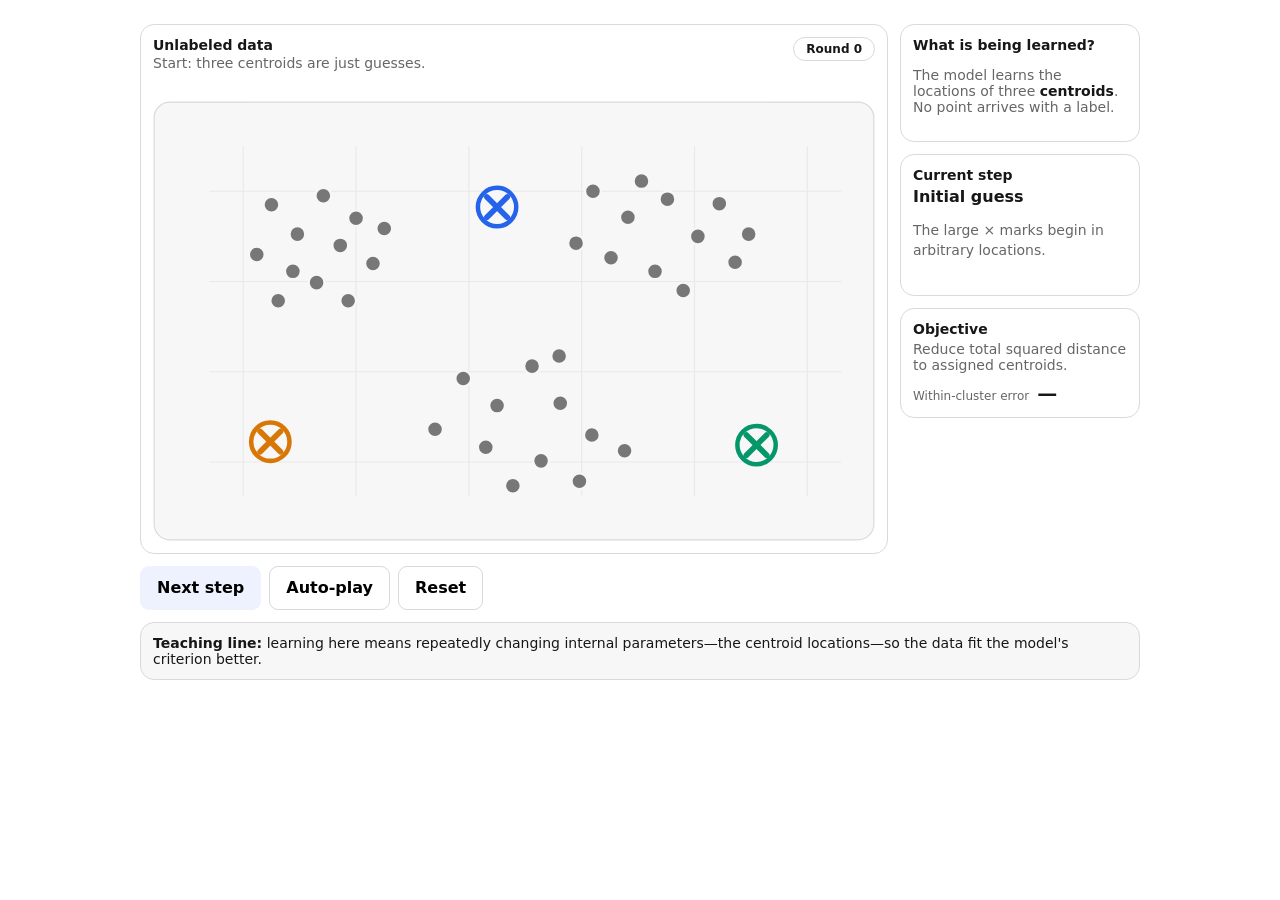
==== k-means-simulator/index.html @ 2956d308 "Add K-means simulator" ====
<!doctype html>
<html lang="en">
<head>
<meta charset="utf-8">
<meta name="viewport" content="width=device-width, initial-scale=1">
<title>K-means: Watch the Model Learn</title>
<style>
:root{--bg:#fff;--panel:#f7f7f8;--card:#fff;--text:#171717;--muted:#666;--border:#d9d9de;--accent:#4f46e5;--accent-bg:#eef2ff;--c1:#d97706;--c2:#2563eb;--c3:#059669}*{box-sizing:border-box}body{margin:0;padding:24px;font-family:system-ui,-apple-system,BlinkMacSystemFont,"Segoe UI",sans-serif;background:var(--bg);color:var(--text)}.app{max-width:1000px;margin:auto}.layout{display:grid;grid-template-columns:minmax(0,1fr) 240px;gap:12px}.card{border:1px solid var(--border);border-radius:14px;background:var(--card);padding:12px}.plot-header{display:grid;grid-template-columns:minmax(0,1fr) auto;gap:12px;align-items:start;margin-bottom:8px}.phase{height:40px;overflow:hidden;color:var(--muted);font-size:14px;line-height:20px}.round{white-space:nowrap;border:1px solid var(--border);border-radius:999px;padding:4px 12px;font-size:12px;font-weight:600}.small{font-size:14px}.muted{color:var(--muted)}.strong{font-weight:700}aside{display:flex;flex-direction:column;gap:12px}.step-card{min-height:142px}svg{display:block;width:100%;height:auto}.buttons{display:flex;gap:8px;flex-wrap:wrap;margin-top:12px}button{min-height:44px;padding:8px 16px;border-radius:9px;border:1px solid var(--border);background:var(--card);font:inherit;font-weight:650;cursor:pointer}button.primary{background:var(--accent-bg);border-color:transparent}button:focus{outline:2px solid var(--accent);outline-offset:2px}.teaching{margin-top:12px;background:var(--panel)}.point{transition:fill .35s ease,stroke .35s ease,opacity .35s ease}.centroid{transition:transform .7s ease;transform-box:fill-box;transform-origin:center}.link{transition:opacity .3s ease}.error-row{margin-top:8px;display:flex;align-items:baseline;gap:8px}.error{font-size:20px;font-variant-numeric:tabular-nums}@media(max-width:760px){.layout{grid-template-columns:1fr}}@media(prefers-reduced-motion:reduce){.point,.centroid,.link{transition:none}}
</style>
</head>
<body>
<div id="km-demo" class="app">
  <div class="layout">
    <section class="card">
      <div class="plot-header">
        <div style="min-width:0">
          <div class="small strong">Unlabeled data</div>
          <div id="phaseLabel" class="phase" aria-live="polite">Start: three centroids are just guesses.</div>
        </div>
        <div id="roundBadge" class="round">Round 0</div>
      </div>
      <svg id="plot" viewBox="0 0 640 390" role="img" aria-label="K-means clustering simulation with points and three moving centroids">
        <rect x="1" y="1" width="638" height="388" rx="14" fill="#f7f7f8" stroke="#d9d9de"/>
        <g opacity=".45" stroke="#d9d9de" stroke-width="1">
          <line x1="80" y1="40" x2="80" y2="350"/><line x1="180" y1="40" x2="180" y2="350"/><line x1="280" y1="40" x2="280" y2="350"/><line x1="380" y1="40" x2="380" y2="350"/><line x1="480" y1="40" x2="480" y2="350"/><line x1="580" y1="40" x2="580" y2="350"/>
          <line x1="50" y1="80" x2="610" y2="80"/><line x1="50" y1="160" x2="610" y2="160"/><line x1="50" y1="240" x2="610" y2="240"/><line x1="50" y1="320" x2="610" y2="320"/>
        </g>
        <g id="links"></g><g id="points"></g><g id="centroids"></g>
      </svg>
    </section>
    <aside>
      <section class="card"><div class="small strong">What is being learned?</div><p class="small muted">The model learns the locations of three <strong style="color:var(--text)">centroids</strong>. No point arrives with a label.</p></section>
      <section class="card step-card"><div class="small strong">Current step</div><div id="stepTitle" style="margin-top:4px;font-size:16px;font-weight:700">Initial guess</div><p id="stepText" class="small muted" style="line-height:20px">The large × marks begin in arbitrary locations.</p></section>
      <section class="card"><div class="small strong">Objective</div><div class="small muted" style="margin-top:4px">Reduce total squared distance to assigned centroids.</div><div class="error-row"><span class="muted" style="font-size:12px">Within-cluster error</span><strong id="errorValue" class="error">—</strong></div></section>
    </aside>
  </div>
  <div class="buttons"><button id="stepBtn" class="primary" type="button">Next step</button><button id="autoBtn" type="button">Auto-play</button><button id="resetBtn" type="button">Reset</button></div>
  <div class="card teaching small"><strong>Teaching line:</strong> learning here means repeatedly changing internal parameters—the centroid locations—so the data fit the model's criterion better.</div>
</div>
<script>
(() => {
const root=document.getElementById('km-demo'),svgNS='http://www.w3.org/2000/svg',pointsG=root.querySelector('#points'),centroidsG=root.querySelector('#centroids'),linksG=root.querySelector('#links'),phaseLabel=root.querySelector('#phaseLabel'),roundBadge=root.querySelector('#roundBadge'),stepTitle=root.querySelector('#stepTitle'),stepText=root.querySelector('#stepText'),errorValue=root.querySelector('#errorValue'),stepBtn=root.querySelector('#stepBtn'),autoBtn=root.querySelector('#autoBtn'),resetBtn=root.querySelector('#resetBtn');
const series=['#d97706','#2563eb','#059669'],neutral='#777';
const pts=[[105,92],[128,118],[151,84],[166,128],[124,151],[180,104],[92,136],[145,161],[195,144],[111,177],[173,177],[205,113],[390,80],[421,103],[456,87],[483,120],[406,139],[445,151],[502,91],[516,143],[375,126],[470,168],[528,118],[433,71],[275,246],[305,270],[336,235],[361,268],[295,307],[344,319],[389,296],[250,291],[319,341],[378,337],[418,310],[360,226]].map((p,i)=>({x:p[0],y:p[1],cluster:null,el:null,i}));
const starts=[[104,302],[305,94],[535,305]];let centroids=[],phase=0,round=0,timer=null;
function make(tag,attrs={}){const el=document.createElementNS(svgNS,tag);Object.entries(attrs).forEach(([k,v])=>el.setAttribute(k,v));return el}
function drawPoints(){pointsG.innerHTML='';pts.forEach(p=>{const c=make('circle',{cx:p.x,cy:p.y,r:7,fill:neutral,stroke:'#f7f7f8','stroke-width':2,class:'point'});pointsG.appendChild(c);p.el=c})}
function drawCentroids(){centroidsG.innerHTML='';centroids.forEach((c,idx)=>{const g=make('g',{class:'centroid',transform:`translate(${c.x} ${c.y})`}),halo=make('circle',{cx:0,cy:0,r:17,fill:'#f7f7f8',stroke:series[idx],'stroke-width':4}),l1=make('line',{x1:-9,y1:-9,x2:9,y2:9,stroke:series[idx],'stroke-width':5,'stroke-linecap':'round'}),l2=make('line',{x1:-9,y1:9,x2:9,y2:-9,stroke:series[idx],'stroke-width':5,'stroke-linecap':'round'});g.append(halo,l1,l2);centroidsG.appendChild(g);c.el=g})}
function assign(){pts.forEach(p=>{let best=0,bestD=Infinity;centroids.forEach((c,i)=>{const d=(p.x-c.x)**2+(p.y-c.y)**2;if(d<bestD){bestD=d;best=i}});p.cluster=best;p.el.setAttribute('fill',series[best])});drawLinks();errorValue.textContent=Math.round(calcError()).toLocaleString()}
function moveCentroids(){centroids.forEach((c,i)=>{const members=pts.filter(p=>p.cluster===i);if(!members.length)return;c.x=members.reduce((s,p)=>s+p.x,0)/members.length;c.y=members.reduce((s,p)=>s+p.y,0)/members.length;c.el.setAttribute('transform',`translate(${c.x} ${c.y})`)});drawLinks();errorValue.textContent=Math.round(calcError()).toLocaleString()}
function drawLinks(){linksG.innerHTML='';if(phase===0)return;pts.forEach(p=>{const c=centroids[p.cluster],line=make('line',{x1:p.x,y1:p.y,x2:c.x,y2:c.y,stroke:series[p.cluster],'stroke-width':1.5,opacity:.22,class:'link'});linksG.appendChild(line)})}
function calcError(){return pts.reduce((sum,p)=>{if(p.cluster===null)return sum;const c=centroids[p.cluster];return sum+(p.x-c.x)**2+(p.y-c.y)**2},0)}
function updateNarrative(kind){roundBadge.textContent=`Round ${round}`;if(kind==='reset'){phaseLabel.textContent='Start: three centroids are just guesses.';stepTitle.textContent='Initial guess';stepText.textContent='The large × marks begin in arbitrary locations.'}else if(kind==='assign'){phaseLabel.textContent='Assign: each point joins its nearest centroid.';stepTitle.textContent='1. Assign points';stepText.textContent='Every point gets a temporary cluster based only on distance.'}else{phaseLabel.textContent='Update: each centroid moves to the average of its assigned points.';stepTitle.textContent='2. Move centroids';stepText.textContent='The × moves to the mean position of the points currently assigned to it.'}}
function nextStep(){if(phase===0||phase===2){if(phase===2)round++;phase=1;assign();updateNarrative('assign')}else{phase=2;moveCentroids();updateNarrative('move')}}
function stopAuto(){if(timer){clearInterval(timer);timer=null}autoBtn.textContent='Auto-play'}
function toggleAuto(){if(timer){stopAuto();return}autoBtn.textContent='Pause';timer=setInterval(()=>{nextStep();if(round>=5&&phase===2)stopAuto()},1100)}
function reset(){stopAuto();round=0;phase=0;centroids=starts.map((p,i)=>({x:p[0],y:p[1],i,el:null}));pts.forEach(p=>p.cluster=null);drawPoints();drawCentroids();linksG.innerHTML='';errorValue.textContent='—';updateNarrative('reset')}
stepBtn.addEventListener('click',nextStep);autoBtn.addEventListener('click',toggleAuto);resetBtn.addEventListener('click',reset);reset();
})();
</script>
</body>
</html>
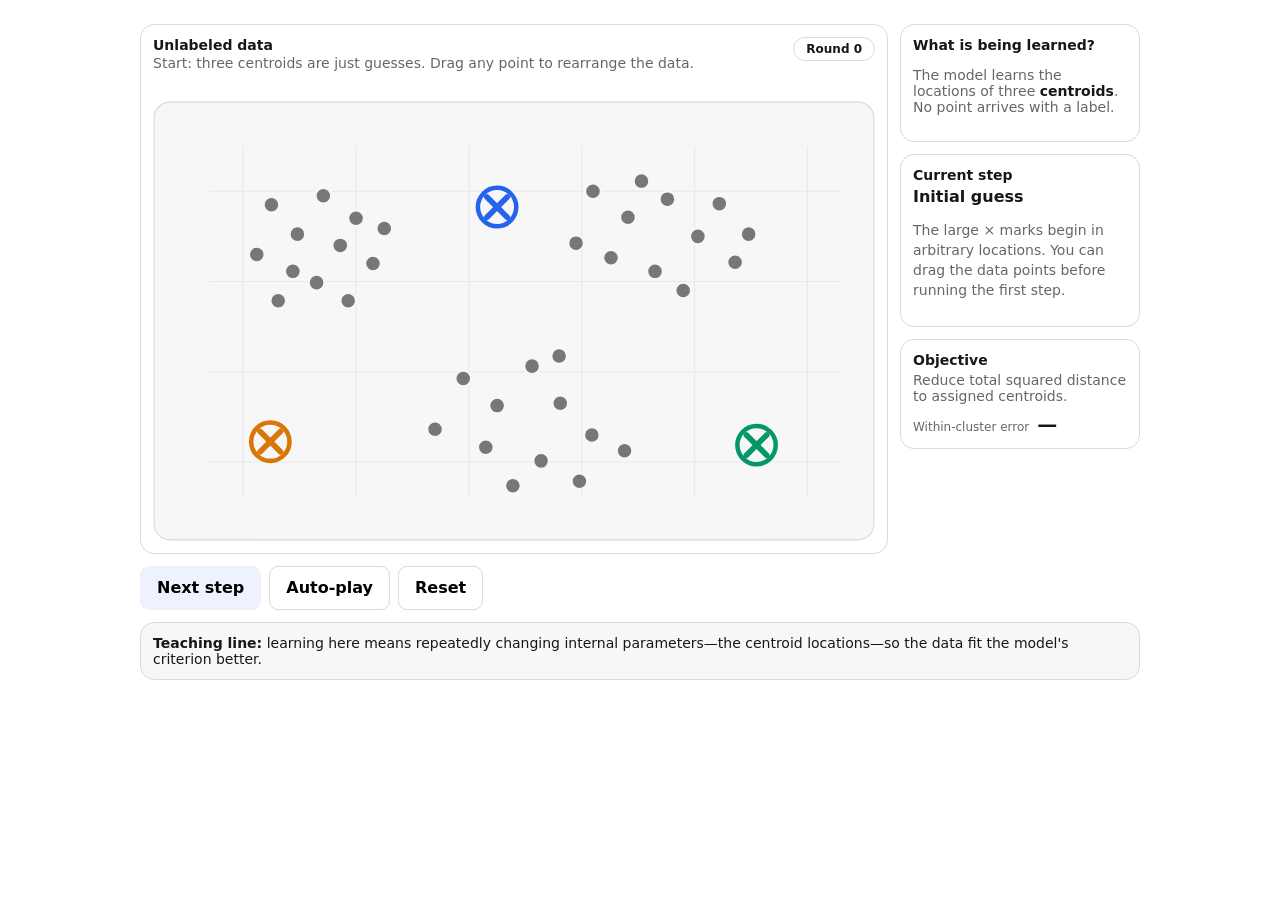
==== commit 614e689e: "Allow dragging data points before k-means starts Points can be repositioned before the first "Next s" ====
--- a/k-means-simulator/index.html
+++ b/k-means-simulator/index.html
@@ -5,7 +5,7 @@
 <meta name="viewport" content="width=device-width, initial-scale=1">
 <title>K-means: Watch the Model Learn</title>
 <style>
-:root{--bg:#fff;--panel:#f7f7f8;--card:#fff;--text:#171717;--muted:#666;--border:#d9d9de;--accent:#4f46e5;--accent-bg:#eef2ff;--c1:#d97706;--c2:#2563eb;--c3:#059669}*{box-sizing:border-box}body{margin:0;padding:24px;font-family:system-ui,-apple-system,BlinkMacSystemFont,"Segoe UI",sans-serif;background:var(--bg);color:var(--text)}.app{max-width:1000px;margin:auto}.layout{display:grid;grid-template-columns:minmax(0,1fr) 240px;gap:12px}.card{border:1px solid var(--border);border-radius:14px;background:var(--card);padding:12px}.plot-header{display:grid;grid-template-columns:minmax(0,1fr) auto;gap:12px;align-items:start;margin-bottom:8px}.phase{height:40px;overflow:hidden;color:var(--muted);font-size:14px;line-height:20px}.round{white-space:nowrap;border:1px solid var(--border);border-radius:999px;padding:4px 12px;font-size:12px;font-weight:600}.small{font-size:14px}.muted{color:var(--muted)}.strong{font-weight:700}aside{display:flex;flex-direction:column;gap:12px}.step-card{min-height:142px}svg{display:block;width:100%;height:auto}.buttons{display:flex;gap:8px;flex-wrap:wrap;margin-top:12px}button{min-height:44px;padding:8px 16px;border-radius:9px;border:1px solid var(--border);background:var(--card);font:inherit;font-weight:650;cursor:pointer}button.primary{background:var(--accent-bg);border-color:transparent}button:focus{outline:2px solid var(--accent);outline-offset:2px}.teaching{margin-top:12px;background:var(--panel)}.point{transition:fill .35s ease,stroke .35s ease,opacity .35s ease}.centroid{transition:transform .7s ease;transform-box:fill-box;transform-origin:center}.link{transition:opacity .3s ease}.error-row{margin-top:8px;display:flex;align-items:baseline;gap:8px}.error{font-size:20px;font-variant-numeric:tabular-nums}@media(max-width:760px){.layout{grid-template-columns:1fr}}@media(prefers-reduced-motion:reduce){.point,.centroid,.link{transition:none}}
+:root{--bg:#fff;--panel:#f7f7f8;--card:#fff;--text:#171717;--muted:#666;--border:#d9d9de;--accent:#4f46e5;--accent-bg:#eef2ff;--c1:#d97706;--c2:#2563eb;--c3:#059669}*{box-sizing:border-box}body{margin:0;padding:24px;font-family:system-ui,-apple-system,BlinkMacSystemFont,"Segoe UI",sans-serif;background:var(--bg);color:var(--text)}.app{max-width:1000px;margin:auto}.layout{display:grid;grid-template-columns:minmax(0,1fr) 240px;gap:12px}.card{border:1px solid var(--border);border-radius:14px;background:var(--card);padding:12px}.plot-header{display:grid;grid-template-columns:minmax(0,1fr) auto;gap:12px;align-items:start;margin-bottom:8px}.phase{height:40px;overflow:hidden;color:var(--muted);font-size:14px;line-height:20px}.round{white-space:nowrap;border:1px solid var(--border);border-radius:999px;padding:4px 12px;font-size:12px;font-weight:600}.small{font-size:14px}.muted{color:var(--muted)}.strong{font-weight:700}aside{display:flex;flex-direction:column;gap:12px}.step-card{min-height:142px}svg{display:block;width:100%;height:auto}.buttons{display:flex;gap:8px;flex-wrap:wrap;margin-top:12px}button{min-height:44px;padding:8px 16px;border-radius:9px;border:1px solid var(--border);background:var(--card);font:inherit;font-weight:650;cursor:pointer}button.primary{background:var(--accent-bg);border-color:transparent}button:focus{outline:2px solid var(--accent);outline-offset:2px}.teaching{margin-top:12px;background:var(--panel)}.point{transition:fill .35s ease,stroke .35s ease,opacity .35s ease}#points .point{touch-action:none}#points.draggable .point{cursor:grab}#points .point.dragging{cursor:grabbing;stroke:var(--accent)}.centroid{transition:transform .7s ease;transform-box:fill-box;transform-origin:center}.link{transition:opacity .3s ease}.error-row{margin-top:8px;display:flex;align-items:baseline;gap:8px}.error{font-size:20px;font-variant-numeric:tabular-nums}@media(max-width:760px){.layout{grid-template-columns:1fr}}@media(prefers-reduced-motion:reduce){.point,.centroid,.link{transition:none}}
 </style>
 </head>
 <body>
@@ -15,7 +15,7 @@
       <div class="plot-header">
         <div style="min-width:0">
           <div class="small strong">Unlabeled data</div>
-          <div id="phaseLabel" class="phase" aria-live="polite">Start: three centroids are just guesses.</div>
+          <div id="phaseLabel" class="phase" aria-live="polite">Start: three centroids are just guesses. Drag any point to rearrange the data.</div>
         </div>
         <div id="roundBadge" class="round">Round 0</div>
       </div>
@@ -30,7 +30,7 @@
     </section>
     <aside>
       <section class="card"><div class="small strong">What is being learned?</div><p class="small muted">The model learns the locations of three <strong style="color:var(--text)">centroids</strong>. No point arrives with a label.</p></section>
-      <section class="card step-card"><div class="small strong">Current step</div><div id="stepTitle" style="margin-top:4px;font-size:16px;font-weight:700">Initial guess</div><p id="stepText" class="small muted" style="line-height:20px">The large × marks begin in arbitrary locations.</p></section>
+      <section class="card step-card"><div class="small strong">Current step</div><div id="stepTitle" style="margin-top:4px;font-size:16px;font-weight:700">Initial guess</div><p id="stepText" class="small muted" style="line-height:20px">The large × marks begin in arbitrary locations. You can drag the data points before running the first step.</p></section>
       <section class="card"><div class="small strong">Objective</div><div class="small muted" style="margin-top:4px">Reduce total squared distance to assigned centroids.</div><div class="error-row"><span class="muted" style="font-size:12px">Within-cluster error</span><strong id="errorValue" class="error">—</strong></div></section>
     </aside>
   </div>
@@ -39,22 +39,28 @@
 </div>
 <script>
 (() => {
-const root=document.getElementById('km-demo'),svgNS='http://www.w3.org/2000/svg',pointsG=root.querySelector('#points'),centroidsG=root.querySelector('#centroids'),linksG=root.querySelector('#links'),phaseLabel=root.querySelector('#phaseLabel'),roundBadge=root.querySelector('#roundBadge'),stepTitle=root.querySelector('#stepTitle'),stepText=root.querySelector('#stepText'),errorValue=root.querySelector('#errorValue'),stepBtn=root.querySelector('#stepBtn'),autoBtn=root.querySelector('#autoBtn'),resetBtn=root.querySelector('#resetBtn');
+const root=document.getElementById('km-demo'),svgNS='http://www.w3.org/2000/svg',plotSvg=root.querySelector('#plot'),pointsG=root.querySelector('#points'),centroidsG=root.querySelector('#centroids'),linksG=root.querySelector('#links'),phaseLabel=root.querySelector('#phaseLabel'),roundBadge=root.querySelector('#roundBadge'),stepTitle=root.querySelector('#stepTitle'),stepText=root.querySelector('#stepText'),errorValue=root.querySelector('#errorValue'),stepBtn=root.querySelector('#stepBtn'),autoBtn=root.querySelector('#autoBtn'),resetBtn=root.querySelector('#resetBtn');
 const series=['#d97706','#2563eb','#059669'],neutral='#777';
-const pts=[[105,92],[128,118],[151,84],[166,128],[124,151],[180,104],[92,136],[145,161],[195,144],[111,177],[173,177],[205,113],[390,80],[421,103],[456,87],[483,120],[406,139],[445,151],[502,91],[516,143],[375,126],[470,168],[528,118],[433,71],[275,246],[305,270],[336,235],[361,268],[295,307],[344,319],[389,296],[250,291],[319,341],[378,337],[418,310],[360,226]].map((p,i)=>({x:p[0],y:p[1],cluster:null,el:null,i}));
-const starts=[[104,302],[305,94],[535,305]];let centroids=[],phase=0,round=0,timer=null;
+const pts=[[105,92],[128,118],[151,84],[166,128],[124,151],[180,104],[92,136],[145,161],[195,144],[111,177],[173,177],[205,113],[390,80],[421,103],[456,87],[483,120],[406,139],[445,151],[502,91],[516,143],[375,126],[470,168],[528,118],[433,71],[275,246],[305,270],[336,235],[361,268],[295,307],[344,319],[389,296],[250,291],[319,341],[378,337],[418,310],[360,226]].map((p,i)=>({x:p[0],y:p[1],ox:p[0],oy:p[1],cluster:null,el:null,i}));
+const starts=[[104,302],[305,94],[535,305]];let centroids=[],phase=0,round=0,timer=null,dragging=null;
+function toSvgPoint(evt){const pt=plotSvg.createSVGPoint();pt.x=evt.clientX;pt.y=evt.clientY;return pt.matrixTransform(plotSvg.getScreenCTM().inverse())}
+function clamp(v,min,max){return Math.min(max,Math.max(min,v))}
 function make(tag,attrs={}){const el=document.createElementNS(svgNS,tag);Object.entries(attrs).forEach(([k,v])=>el.setAttribute(k,v));return el}
-function drawPoints(){pointsG.innerHTML='';pts.forEach(p=>{const c=make('circle',{cx:p.x,cy:p.y,r:7,fill:neutral,stroke:'#f7f7f8','stroke-width':2,class:'point'});pointsG.appendChild(c);p.el=c})}
+function drawPoints(){pointsG.innerHTML='';pts.forEach(p=>{const c=make('circle',{cx:p.x,cy:p.y,r:7,fill:neutral,stroke:'#f7f7f8','stroke-width':2,class:'point'});
+  c.addEventListener('pointerdown',e=>{if(phase!==0)return;dragging=p;c.classList.add('dragging');c.setPointerCapture(e.pointerId);e.preventDefault()});
+  c.addEventListener('pointermove',e=>{if(dragging!==p)return;const pt=toSvgPoint(e);p.x=clamp(pt.x,15,625);p.y=clamp(pt.y,55,335);c.setAttribute('cx',p.x);c.setAttribute('cy',p.y)});
+  c.addEventListener('pointerup',e=>{if(dragging!==p)return;dragging=null;c.classList.remove('dragging')});
+  pointsG.appendChild(c);p.el=c});pointsG.classList.toggle('draggable',phase===0)}
 function drawCentroids(){centroidsG.innerHTML='';centroids.forEach((c,idx)=>{const g=make('g',{class:'centroid',transform:`translate(${c.x} ${c.y})`}),halo=make('circle',{cx:0,cy:0,r:17,fill:'#f7f7f8',stroke:series[idx],'stroke-width':4}),l1=make('line',{x1:-9,y1:-9,x2:9,y2:9,stroke:series[idx],'stroke-width':5,'stroke-linecap':'round'}),l2=make('line',{x1:-9,y1:9,x2:9,y2:-9,stroke:series[idx],'stroke-width':5,'stroke-linecap':'round'});g.append(halo,l1,l2);centroidsG.appendChild(g);c.el=g})}
 function assign(){pts.forEach(p=>{let best=0,bestD=Infinity;centroids.forEach((c,i)=>{const d=(p.x-c.x)**2+(p.y-c.y)**2;if(d<bestD){bestD=d;best=i}});p.cluster=best;p.el.setAttribute('fill',series[best])});drawLinks();errorValue.textContent=Math.round(calcError()).toLocaleString()}
 function moveCentroids(){centroids.forEach((c,i)=>{const members=pts.filter(p=>p.cluster===i);if(!members.length)return;c.x=members.reduce((s,p)=>s+p.x,0)/members.length;c.y=members.reduce((s,p)=>s+p.y,0)/members.length;c.el.setAttribute('transform',`translate(${c.x} ${c.y})`)});drawLinks();errorValue.textContent=Math.round(calcError()).toLocaleString()}
 function drawLinks(){linksG.innerHTML='';if(phase===0)return;pts.forEach(p=>{const c=centroids[p.cluster],line=make('line',{x1:p.x,y1:p.y,x2:c.x,y2:c.y,stroke:series[p.cluster],'stroke-width':1.5,opacity:.22,class:'link'});linksG.appendChild(line)})}
 function calcError(){return pts.reduce((sum,p)=>{if(p.cluster===null)return sum;const c=centroids[p.cluster];return sum+(p.x-c.x)**2+(p.y-c.y)**2},0)}
-function updateNarrative(kind){roundBadge.textContent=`Round ${round}`;if(kind==='reset'){phaseLabel.textContent='Start: three centroids are just guesses.';stepTitle.textContent='Initial guess';stepText.textContent='The large × marks begin in arbitrary locations.'}else if(kind==='assign'){phaseLabel.textContent='Assign: each point joins its nearest centroid.';stepTitle.textContent='1. Assign points';stepText.textContent='Every point gets a temporary cluster based only on distance.'}else{phaseLabel.textContent='Update: each centroid moves to the average of its assigned points.';stepTitle.textContent='2. Move centroids';stepText.textContent='The × moves to the mean position of the points currently assigned to it.'}}
-function nextStep(){if(phase===0||phase===2){if(phase===2)round++;phase=1;assign();updateNarrative('assign')}else{phase=2;moveCentroids();updateNarrative('move')}}
+function updateNarrative(kind){roundBadge.textContent=`Round ${round}`;if(kind==='reset'){phaseLabel.textContent='Start: three centroids are just guesses. Drag any point to rearrange the data.';stepTitle.textContent='Initial guess';stepText.textContent='The large × marks begin in arbitrary locations. You can drag the data points before running the first step.'}else if(kind==='assign'){phaseLabel.textContent='Assign: each point joins its nearest centroid.';stepTitle.textContent='1. Assign points';stepText.textContent='Every point gets a temporary cluster based only on distance.'}else{phaseLabel.textContent='Update: each centroid moves to the average of its assigned points.';stepTitle.textContent='2. Move centroids';stepText.textContent='The × moves to the mean position of the points currently assigned to it.'}}
+function nextStep(){if(phase===0||phase===2){if(phase===2)round++;phase=1;assign();updateNarrative('assign')}else{phase=2;moveCentroids();updateNarrative('move')}pointsG.classList.toggle('draggable',phase===0)}
 function stopAuto(){if(timer){clearInterval(timer);timer=null}autoBtn.textContent='Auto-play'}
 function toggleAuto(){if(timer){stopAuto();return}autoBtn.textContent='Pause';timer=setInterval(()=>{nextStep();if(round>=5&&phase===2)stopAuto()},1100)}
-function reset(){stopAuto();round=0;phase=0;centroids=starts.map((p,i)=>({x:p[0],y:p[1],i,el:null}));pts.forEach(p=>p.cluster=null);drawPoints();drawCentroids();linksG.innerHTML='';errorValue.textContent='—';updateNarrative('reset')}
+function reset(){stopAuto();round=0;phase=0;centroids=starts.map((p,i)=>({x:p[0],y:p[1],i,el:null}));pts.forEach(p=>{p.x=p.ox;p.y=p.oy;p.cluster=null});drawPoints();drawCentroids();linksG.innerHTML='';errorValue.textContent='—';updateNarrative('reset')}
 stepBtn.addEventListener('click',nextStep);autoBtn.addEventListener('click',toggleAuto);resetBtn.addEventListener('click',reset);reset();
 })();
 </script>
